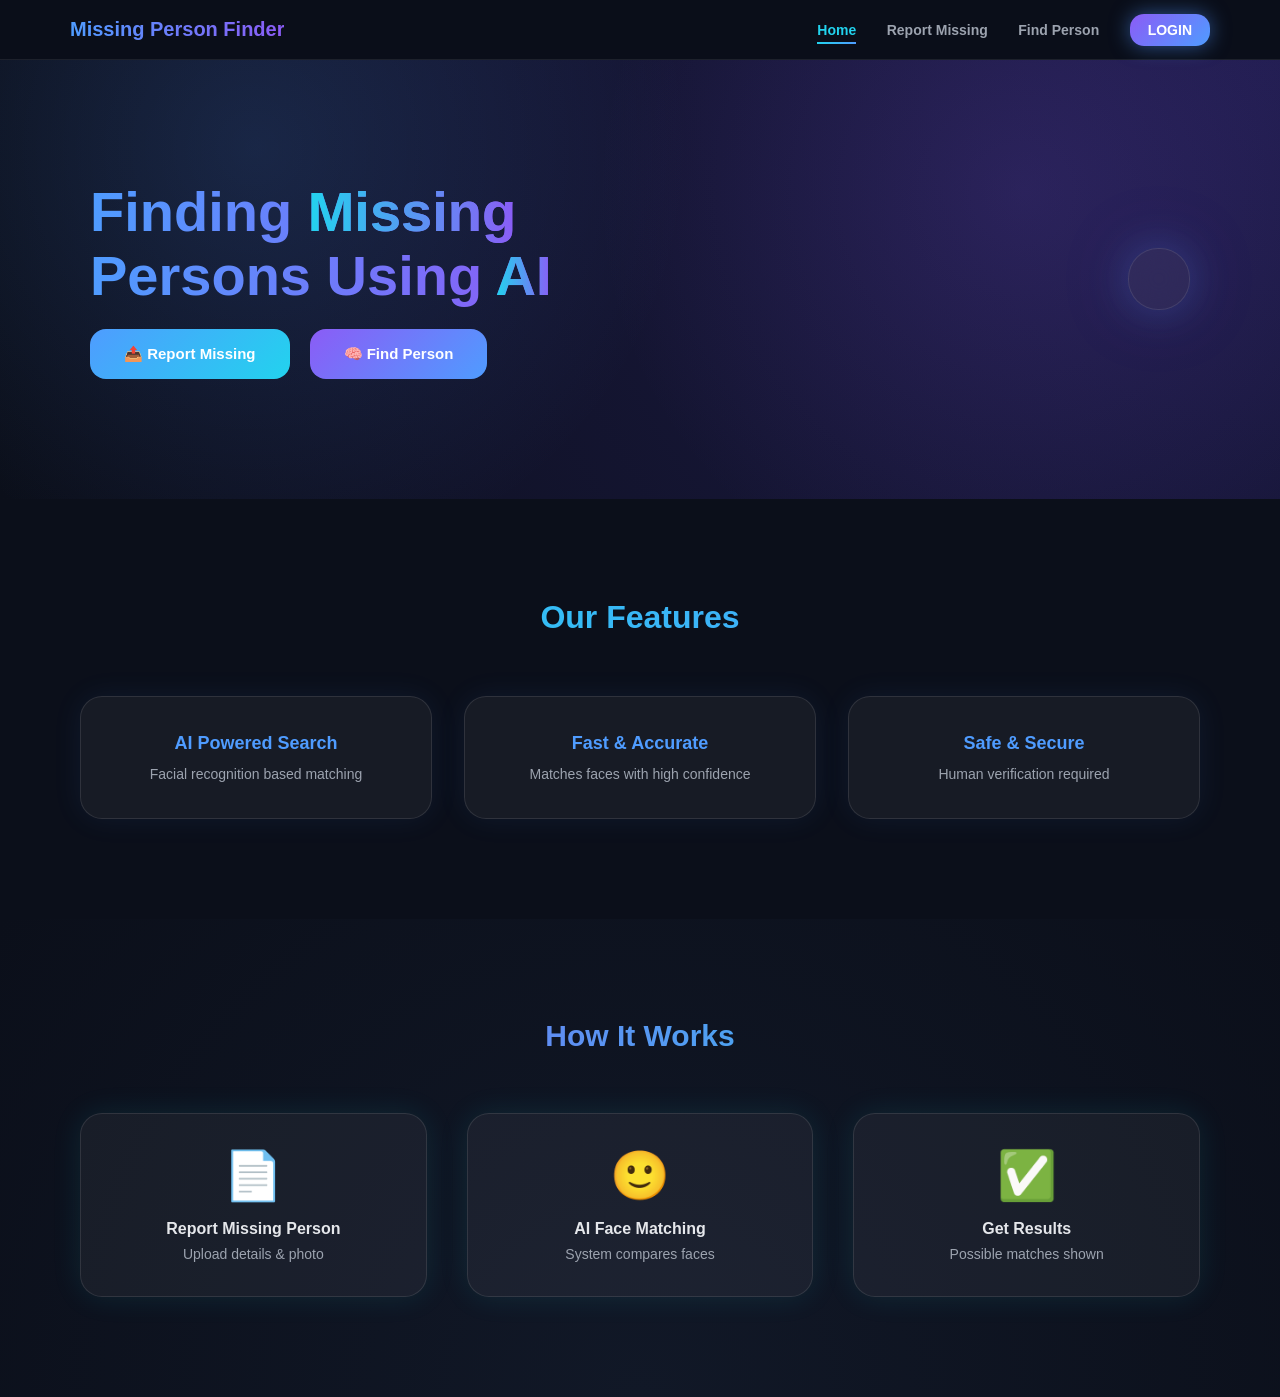
==== frontend/index.html @ 9cb19a3b "My local changes before pulling latest updates" ====
<!DOCTYPE html>
<html lang="en">
<head>
  <meta charset="UTF-8" />
  <meta name="viewport" content="width=device-width, initial-scale=1.0" />
  <title>Missing Person Finder</title>

  <link rel="stylesheet" href="css/base.css">
  <link rel="stylesheet" href="css/home.css">
</head>
<body>

<!-- ================= NAVBAR ================= -->
<header class="navbar">
  <div class="logo">Missing Person Finder</div>
  <nav>
    <a href="index.html" class="active">Home</a>
    <a href="add-missing.html">Report Missing</a>
    <a href="find-match.html">Find Person</a>
    <a href="#" class="login-btn">LOGIN</a>
  </nav>
</header>

<!-- ================= HERO ================= -->
<section class="hero">
  <div class="hero-left">
    <h1>
  Finding <span class="accent">Missing</span><br>
  Persons Using <span class="accent">AI</span>
</h1>


    <div class="hero-actions">
      <a href="add-missing.html" class="btn report">
  📤 Report Missing
</a>

<a href="find-match.html" class="btn find">
  🧠 Find Person
</a>

    </div>
  </div>

 
  <div class="hero-right">
  <imag src="images/hero.jpeg"alt="AI Illustration"></imag>
  </div>
</section>



<!-- ================= FEATURES ================= -->
<section class="features">
  <h2>Our Features</h2>

  <div class="feature-grid">
    <div class="feature-card">
      <h3>AI Powered Search</h3>
      <p>Facial recognition based matching</p>
    </div>

    <div class="feature-card">
      <h3>Fast & Accurate</h3>
      <p>Matches faces with high confidence</p>
    </div>

    <div class="feature-card">
      <h3>Safe & Secure</h3>
      <p>Human verification required</p>
    </div>
  </div>
</section>

<!-- ================= HOW IT WORKS ================= -->
<section class="how-it-works">
  <h2>How It Works</h2>

  <div class="steps">
    <div class="step">
      <span>📄</span>
      <h4>Report Missing Person</h4>
      <p>Upload details & photo</p>
    </div>

    <div class="step">
      <span>🙂</span>
      <h4>AI Face Matching</h4>
      <p>System compares faces</p>
    </div>

    <div class="step">
      <span>✅</span>
      <h4>Get Results</h4>
      <p>Possible matches shown</p>
    </div>
  </div>
</section>

</body>
</html>
---- frontend/css/base.css ----
/* ================= RESET ================= */
* {
  margin: 0;
  padding: 0;
  box-sizing: border-box;
  font-family: "Inter", Arial, sans-serif;
}

/* ================= BODY ================= */
body {
  background: #0b0f1a;
  color: #e5e7eb;
  overflow-x: hidden;
}

/* ================= NAVBAR ================= */
.navbar {
  background: rgba(11, 15, 26, 0.85);
  backdrop-filter: blur(14px);
  padding: 18px 70px;
  display: flex;
  justify-content: space-between;
  align-items: center;
  position: sticky;
  top: 0;
  z-index: 100;
  border-bottom: 1px solid rgba(255,255,255,0.08);
}

/* ================= LOGO ================= */
.logo {
  font-size: 20px;
  font-weight: 800;
  background: linear-gradient(90deg, #4f9cff, #8b5cf6);
  -webkit-background-clip: text;
  -webkit-text-fill-color: transparent;
}

/* ================= NAV LINKS ================= */
.navbar nav a {
  margin-left: 26px;
  text-decoration: none;
  font-size: 14px;
  font-weight: 600;
  color: #9ca3af;
  position: relative;
  transition: color 0.3s ease;
}

/* Hover underline neon effect */
.navbar nav a::after {
  content: "";
  position: absolute;
  left: 0;
  bottom: -6px;
  width: 0%;
  height: 2px;
  background: linear-gradient(90deg, #22d3ee, #4f9cff);
  transition: width 0.3s ease;
}

.navbar nav a:hover {
  color: #e5e7eb;
}

.navbar nav a:hover::after {
  width: 100%;
}

/* Active link */
.navbar nav a.active {
  color: #22d3ee;
}

.navbar nav a.active::after {
  width: 100%;
}

/* ================= LOGIN BUTTON ================= */
.login-btn {
  padding: 8px 18px;
  border-radius: 14px;
  background: linear-gradient(135deg, #8b5cf6, #4f9cff);
  color: #ffffff !important;
  font-weight: 700;
  box-shadow: 0 0 20px rgba(79,156,255,0.5);
}

.login-btn:hover {
  box-shadow: 0 0 35px rgba(139,92,246,0.8);
}

/* ================= SCROLLBAR (OPTIONAL COOL TOUCH) ================= */
::-webkit-scrollbar {
  width: 8px;
}

::-webkit-scrollbar-track {
  background: #0b0f1a;
}

::-webkit-scrollbar-thumb {
  background: linear-gradient(#4f9cff, #8b5cf6);
  border-radius: 6px;
}
---- frontend/css/home.css ----
/* ================= ROOT COLORS ================= */
:root {
  --bg-dark: #0b0f1a;
  --bg-card: rgba(255, 255, 255, 0.05);
  --neon-blue: #4f9cff;
  --neon-purple: #8b5cf6;
  --neon-cyan: #22d3ee;
  --text-main: #e5e7eb;
  --text-muted: #9ca3af;
}

/* ================= HERO ================= */
.hero {
  display: flex;
  justify-content: space-between;
  align-items: center;
  padding: 120px 90px;
  background: radial-gradient(circle at top right, #1e1b4b, var(--bg-dark));
  position: relative;
  overflow: hidden;
}

.hero::before {
  content: "";
  position: absolute;
  inset: 0;
  background:
    radial-gradient(circle at 20% 20%, rgba(79,156,255,0.15), transparent 40%),
    radial-gradient(circle at 80% 30%, rgba(139,92,246,0.15), transparent 40%);
}

.hero-left {
  max-width: 48%;
  z-index: 2;
}

.hero-left h1 {
  font-size: 56px;
  font-weight: 800;
  line-height: 1.15;
  margin-bottom: 20px;
  background: linear-gradient(90deg, var(--neon-blue), var(--neon-purple));
  -webkit-background-clip: text;
  -webkit-text-fill-color: transparent;
}

.hero-left p {
  font-size: 19px;
  color: var(--text-muted);
  margin-bottom: 36px;
}

/* ================= BUTTONS ================= */
.hero-actions {
  display: flex;
  gap: 20px;
}

.btn {
  padding: 16px 34px;
  border-radius: 16px;
  font-weight: 700;
  font-size: 15px;
  text-decoration: none;
  color: #ffffff;
  transition: all 0.3s ease;
  position: relative;
}

.btn::after {
  content: "";
  position: absolute;
  inset: 0;
  border-radius: inherit;
  box-shadow: 0 0 20px transparent;
  transition: 0.3s;
}

.btn.report {
  background: linear-gradient(135deg, var(--neon-blue), var(--neon-cyan));
}

.btn.find {
  background: linear-gradient(135deg, var(--neon-purple), var(--neon-blue));
}

.btn:hover {
  transform: translateY(-5px) scale(1.03);
}

.btn:hover::after {
  box-shadow: 0 0 25px currentColor;
}

/* ================= HERO IMAGE CARD ================= */
.hero-right {
  z-index: 2;
  background: var(--bg-card);
  backdrop-filter: blur(18px);
  padding: 30px;
  border-radius: 30px;
  border: 1px solid rgba(255,255,255,0.1);
  box-shadow:
    0 0 40px rgba(79,156,255,0.25),
    0 0 80px rgba(139,92,246,0.15);
  animation: float 4s ease-in-out infinite;
}

.hero-right img {
  width: 420px;
  max-width: 100%;
  display: block;
}

/* Floating effect */
@keyframes float {
  0%, 100% { transform: translateY(0); }
  50% { transform: translateY(-14px); }
}

/* ================= FEATURES ================= */
.features {
  padding: 100px 80px;
  text-align: center;
  background: var(--bg-dark);
}

.features h2 {
  font-size: 32px;
  margin-bottom: 60px;
  background: linear-gradient(90deg, var(--neon-cyan), var(--neon-blue));
  -webkit-background-clip: text;
  -webkit-text-fill-color: transparent;
}

.feature-grid {
  display: grid;
  grid-template-columns: repeat(3, 1fr);
  gap: 32px;
}

.feature-card {
  background: var(--bg-card);
  padding: 36px;
  border-radius: 22px;
  border: 1px solid rgba(255,255,255,0.1);
  box-shadow: 0 0 30px rgba(79,156,255,0.08);
  transition: all 0.35s ease;
}

.feature-card:hover {
  transform: translateY(-12px);
  box-shadow:
    0 0 40px rgba(79,156,255,0.35),
    0 0 80px rgba(139,92,246,0.2);
}

.feature-card h3 {
  margin-bottom: 12px;
  font-size: 18px;
  color: var(--neon-blue);
}

.feature-card p {
  font-size: 14px;
  color: var(--text-muted);
}

/* ================= HOW IT WORKS ================= */
.how-it-works {
  padding: 100px 80px;
  text-align: center;
  background: radial-gradient(circle at bottom, #111827, var(--bg-dark));
}

.how-it-works h2 {
  font-size: 30px;
  margin-bottom: 60px;
  background: linear-gradient(90deg, var(--neon-purple), var(--neon-cyan));
  -webkit-background-clip: text;
  -webkit-text-fill-color: transparent;
}

.steps {
  display: grid;
  grid-template-columns: repeat(3, 1fr);
  gap: 40px;
}

.step {
  background: var(--bg-card);
  padding: 34px;
  border-radius: 22px;
  border: 1px solid rgba(255,255,255,0.1);
  box-shadow: 0 0 30px rgba(34,211,238,0.1);
}

.step span {
  font-size: 48px;
  display: block;
  margin-bottom: 16px;
  color: var(--neon-cyan);
}

.step h4 {
  font-size: 16px;
  margin-bottom: 8px;
  color: var(--text-main);
}

.step p {
  font-size: 14px;
  color: var(--text-muted);
}
.accent {
  background: linear-gradient(90deg, #22d3ee, #8b5cf6);
  -webkit-background-clip: text;
  -webkit-text-fill-color: transparent;
}
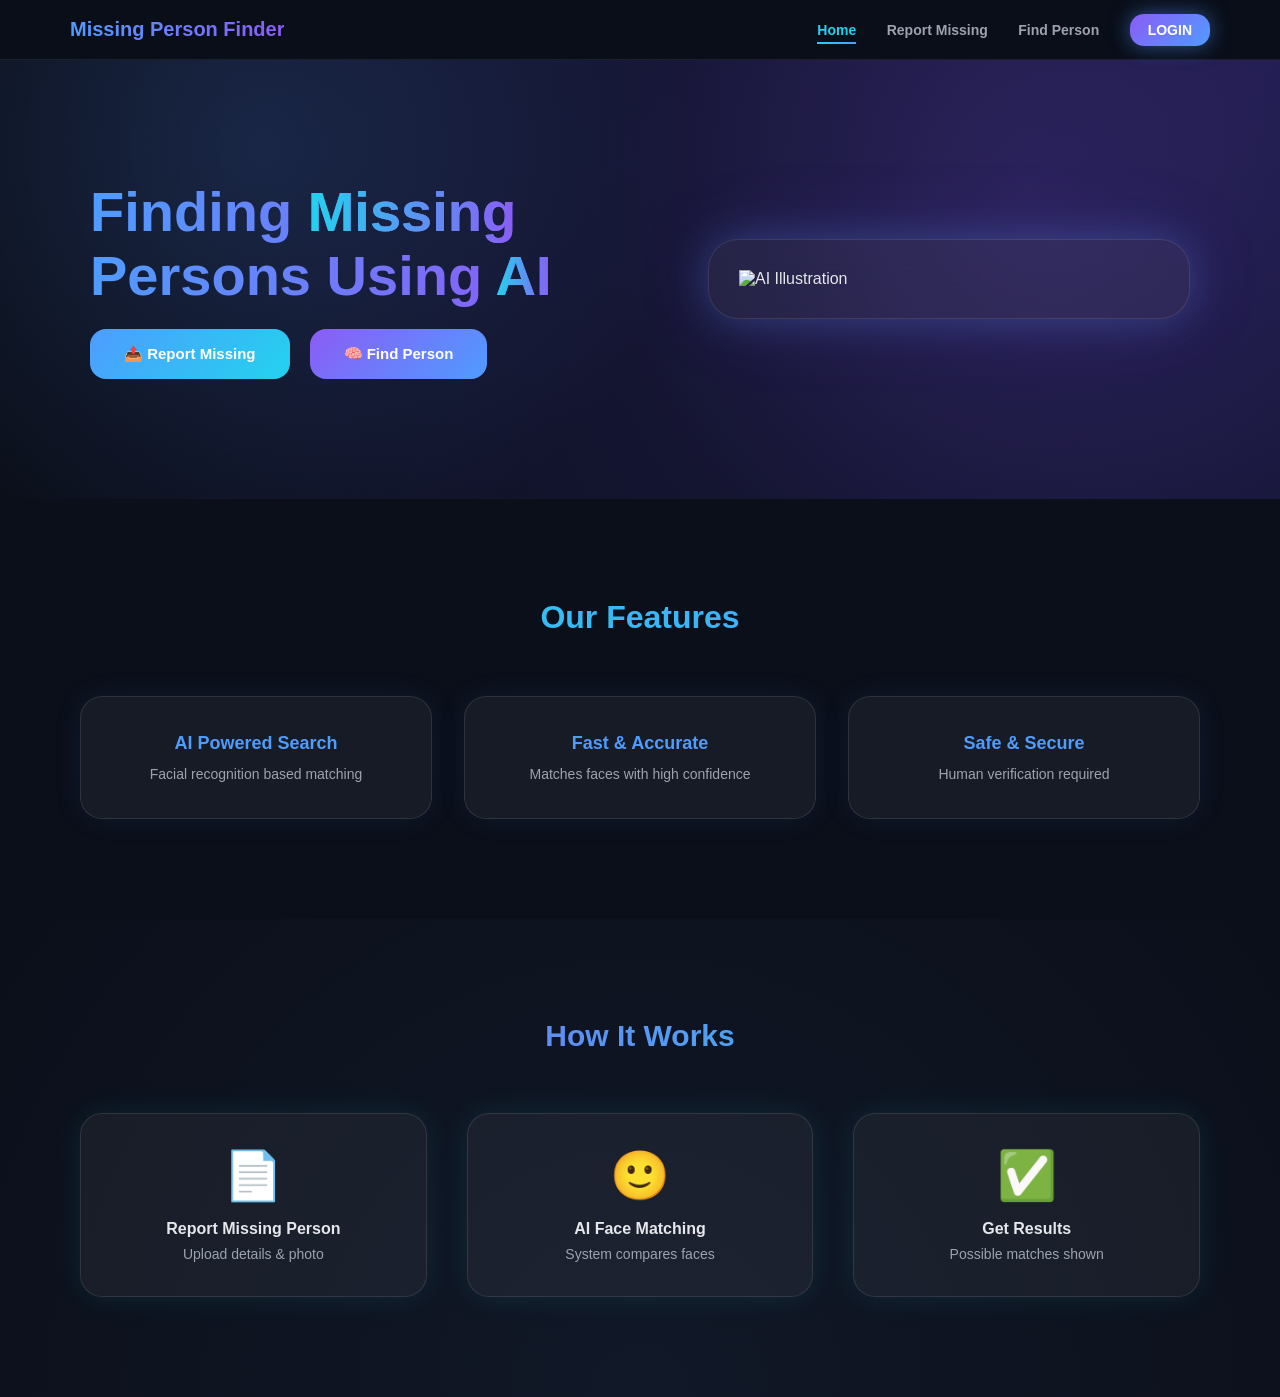
==== commit 93b8a5a5: "Resolve merge conflict in frontend/index.html" ====
--- a/frontend/index.html
+++ b/frontend/index.html
@@ -42,14 +42,15 @@
     </div>
   </div>
 
- 
   <div class="hero-right">
-  <imag src="images/hero.jpeg"alt="AI Illustration"></imag>
+    <img src="../images/hero-ai.jpg" alt="AI Illustration">
   </div>
-</section>
 
 
 
+
+
+</section>
 <!-- ================= FEATURES ================= -->
 <section class="features">
   <h2>Our Features</h2>
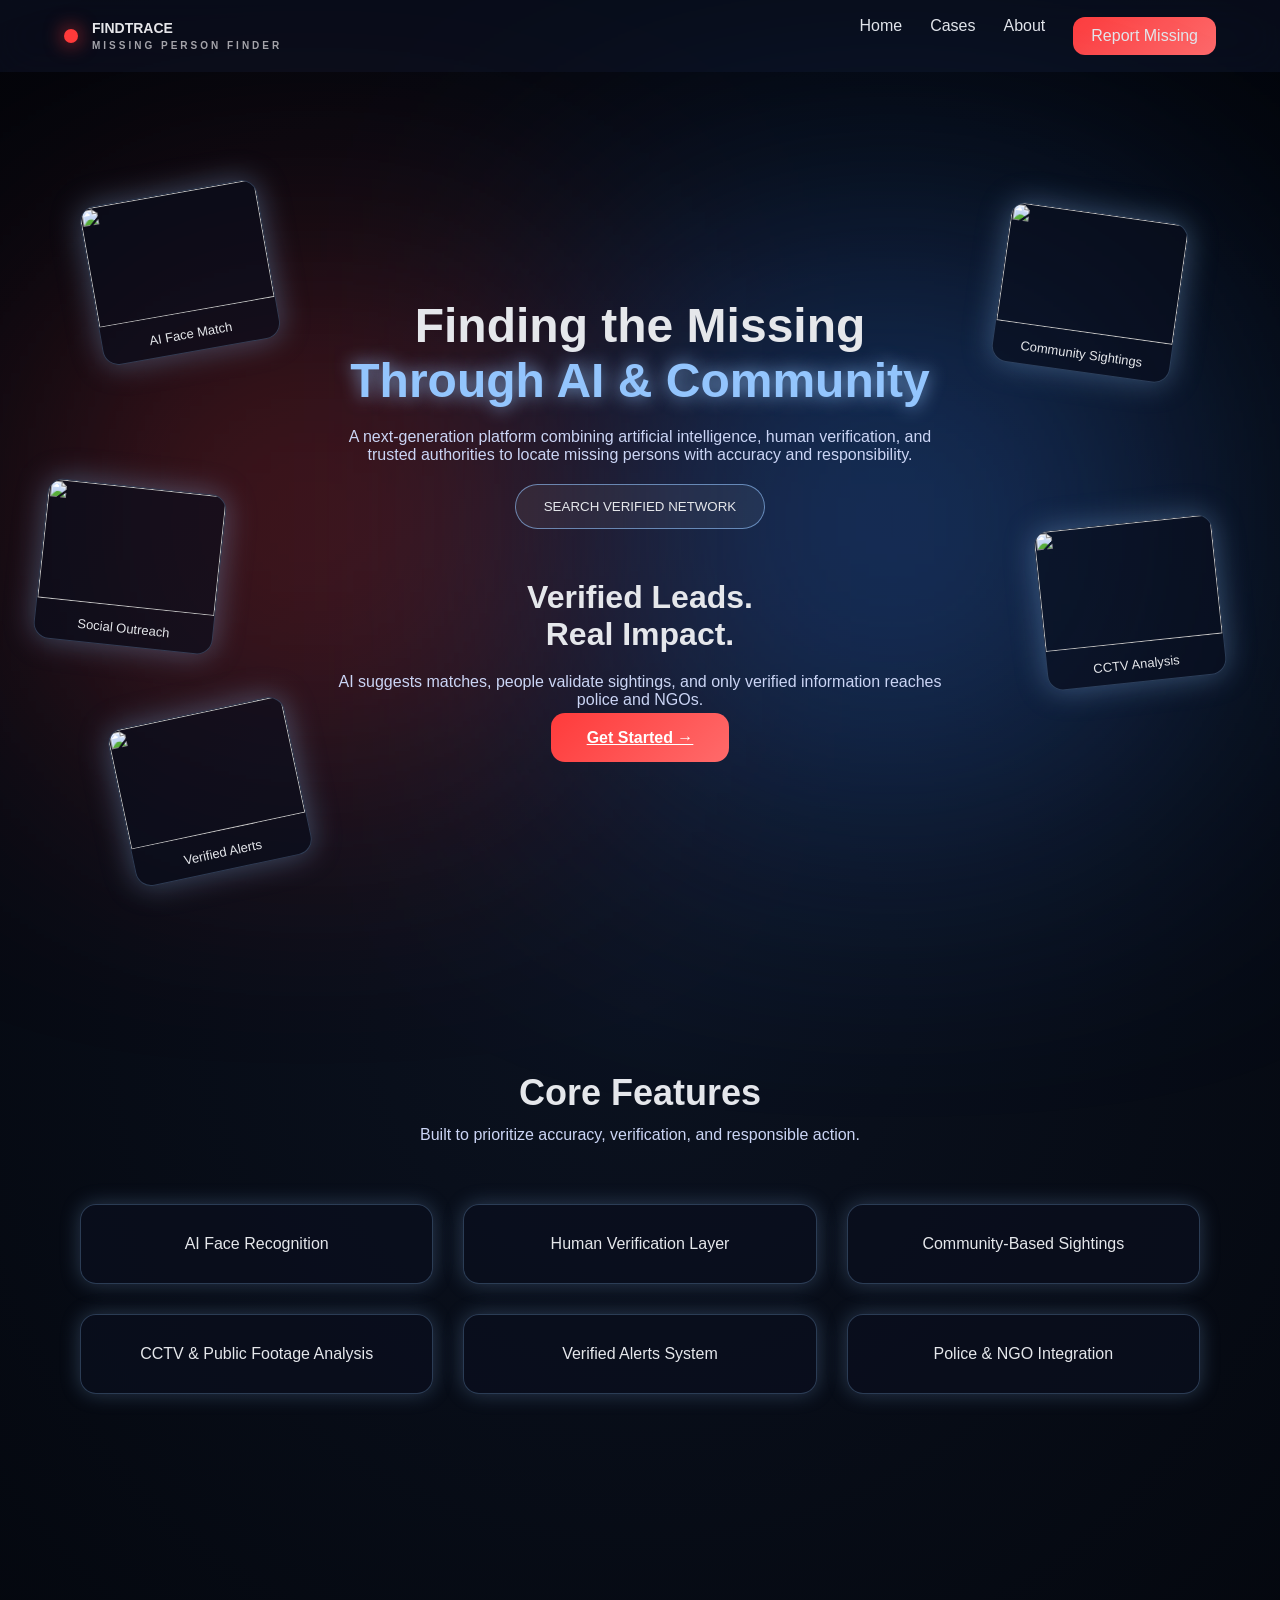
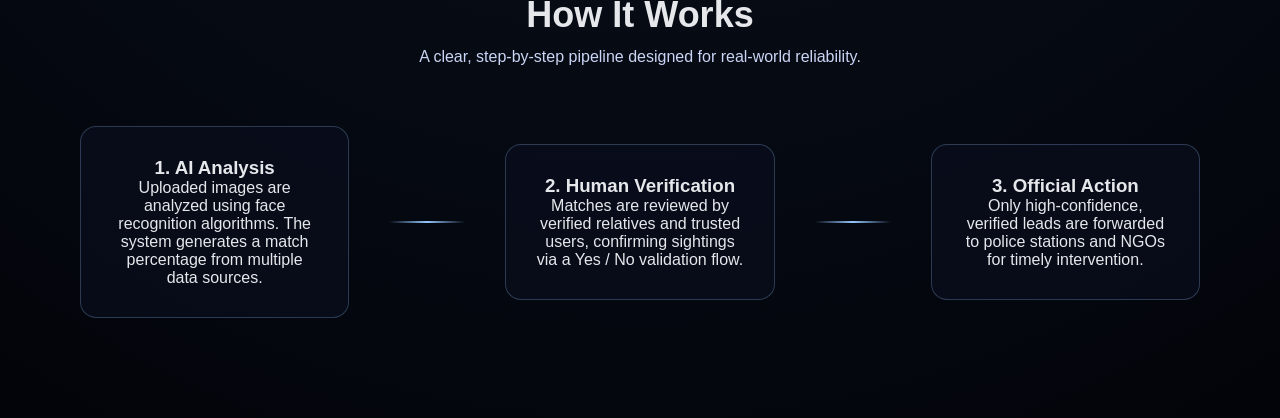
==== commit fb12303e: "Add Match People flow and Get Started page with AI match structure" ====
--- a/frontend/index.html
+++ b/frontend/index.html
@@ -2,101 +2,144 @@
 <html lang="en">
 <head>
   <meta charset="UTF-8" />
-  <meta name="viewport" content="width=device-width, initial-scale=1.0" />
-  <title>Missing Person Finder</title>
-
-  <link rel="stylesheet" href="css/base.css">
-  <link rel="stylesheet" href="css/home.css">
+  <meta name="viewport" content="width=device-width, initial-scale=1.0"/>
+  <title>FindTrace | Missing Person Finder</title>
+  <link rel="stylesheet" href="css/landing.css"/>
 </head>
 <body>
 
-<!-- ================= NAVBAR ================= -->
-<header class="navbar">
-  <div class="logo">Missing Person Finder</div>
-  <nav>
-    <a href="index.html" class="active">Home</a>
-    <a href="add-missing.html">Report Missing</a>
-    <a href="find-match.html">Find Person</a>
-    <a href="#" class="login-btn">LOGIN</a>
+  <!-- ================= NAVBAR ================= -->
+  <nav class="navbar">
+    <div class="logo">
+      <span class="logo-dot"></span>
+      <span>FINDTRACE<br><small>MISSING PERSON FINDER</small></span>
+    </div>
+
+    <ul class="nav-links">
+      <li><a href="index.html">Home</a></li>
+      <li><a href="cases.html">Cases</a></li>
+      <li><a href="about.html">About</a></li>
+      <li class="nav-btn"><a href="report.html">Report Missing</a></li>
+
+    </ul>
   </nav>
-</header>
 
-<!-- ================= HERO ================= -->
-<section class="hero">
-  <div class="hero-left">
-    <h1>
-  Finding <span class="accent">Missing</span><br>
-  Persons Using <span class="accent">AI</span>
-</h1>
+  <!-- ================= HERO ================= -->
+  <section class="hero">
 
+    <div class="bg-glow glow-red"></div>
+    <div class="bg-glow glow-blue"></div>
 
-    <div class="hero-actions">
-      <a href="add-missing.html" class="btn report">
-  📤 Report Missing
+    <div class="hero-content">
+      <h1>
+        Finding the Missing<br/>
+        <span>Through AI & Community</span>
+      </h1>
+
+      <p class="subtitle">
+        A next-generation platform combining artificial intelligence,
+        human verification, and trusted authorities to locate missing
+        persons with accuracy and responsibility.
+      </p>
+
+      <button class="outline-btn">SEARCH VERIFIED NETWORK</button>
+
+      <h2>Verified Leads.<br/>Real Impact.</h2>
+
+      <p class="subtitle">
+        AI suggests matches, people validate sightings,
+        and only verified information reaches police and NGOs.
+      </p>
+
+      <a href="get-started.html" class="primary-btn">
+  Get Started →
 </a>
 
-<a href="find-match.html" class="btn find">
-  🧠 Find Person
-</a>
+      
 
     </div>
-  </div>
 
-  <div class="hero-right">
-    <img src="../images/hero-ai.jpg" alt="AI Illustration">
-  </div>
-
-
-
-
-
-</section>
-<!-- ================= FEATURES ================= -->
-<section class="features">
-  <h2>Our Features</h2>
-
-  <div class="feature-grid">
-    <div class="feature-card">
-      <h3>AI Powered Search</h3>
-      <p>Facial recognition based matching</p>
+    <!-- FLOATING IMAGE CARDS -->
+    <div class="floating-elements">
+      <div class="float-card card-left-top">
+        <img src="assets/images/ai.jpg"><span>AI Face Match</span>
+      </div>
+      <div class="float-card card-right-top">
+        <img src="assets/images/community.jpg"><span>Community Sightings</span>
+      </div>
+      <div class="float-card card-left-middle">
+        <img src="assets/images/social.jpg"><span>Social Outreach</span>
+      </div>
+      <div class="float-card card-right-middle">
+        <img src="assets/images/cctv.jpg"><span>CCTV Analysis</span>
+      </div>
+      <div class="float-card card-left-bottom">
+        <img src="assets/images/alerts.jpg"><span>Verified Alerts</span>
+      </div>
     </div>
 
-    <div class="feature-card">
-      <h3>Fast & Accurate</h3>
-      <p>Matches faces with high confidence</p>
+  </section>
+
+  <!-- ================= FEATURES ================= -->
+  <section class="features">
+
+    <h2 class="section-title">Core Features</h2>
+    <p class="section-subtitle">
+      Built to prioritize accuracy, verification, and responsible action.
+    </p>
+
+    <div class="feature-grid">
+      <div class="feature-card">AI Face Recognition</div>
+      <div class="feature-card">Human Verification Layer</div>
+      <div class="feature-card">Community-Based Sightings</div>
+      <div class="feature-card">CCTV & Public Footage Analysis</div>
+      <div class="feature-card">Verified Alerts System</div>
+      <div class="feature-card">Police & NGO Integration</div>
     </div>
 
-    <div class="feature-card">
-      <h3>Safe & Secure</h3>
-      <p>Human verification required</p>
-    </div>
-  </div>
-</section>
+  </section>
 
-<!-- ================= HOW IT WORKS ================= -->
-<section class="how-it-works">
-  <h2>How It Works</h2>
+  <!-- ================= HOW IT WORKS ================= -->
+  <section class="how-it-works">
 
-  <div class="steps">
-    <div class="step">
-      <span>📄</span>
-      <h4>Report Missing Person</h4>
-      <p>Upload details & photo</p>
+    <h2 class="section-title">How It Works</h2>
+    <p class="section-subtitle">
+      A clear, step-by-step pipeline designed for real-world reliability.
+    </p>
+
+    <div class="steps">
+
+      <div class="step-card">
+        <h3>1. AI Analysis</h3>
+        <p>
+          Uploaded images are analyzed using face recognition algorithms.
+          The system generates a match percentage from multiple data sources.
+        </p>
+      </div>
+
+      <div class="step-line"></div>
+
+      <div class="step-card">
+        <h3>2. Human Verification</h3>
+        <p>
+          Matches are reviewed by verified relatives and trusted users,
+          confirming sightings via a Yes / No validation flow.
+        </p>
+      </div>
+
+      <div class="step-line"></div>
+
+      <div class="step-card">
+        <h3>3. Official Action</h3>
+        <p>
+          Only high-confidence, verified leads are forwarded to police
+          stations and NGOs for timely intervention.
+        </p>
+      </div>
+
     </div>
 
-    <div class="step">
-      <span>🙂</span>
-      <h4>AI Face Matching</h4>
-      <p>System compares faces</p>
-    </div>
-
-    <div class="step">
-      <span>✅</span>
-      <h4>Get Results</h4>
-      <p>Possible matches shown</p>
-    </div>
-  </div>
-</section>
+  </section>
 
 </body>
 </html>
--- a/frontend/css/landing.css
+++ b/frontend/css/landing.css
@@ -0,0 +1,226 @@
+/* RESET */
+* {
+  margin: 0;
+  padding: 0;
+  box-sizing: border-box;
+  font-family: "Inter", "Segoe UI", sans-serif;
+}
+
+body {
+  background: radial-gradient(circle at center, #0b1220, #020409);
+  color: #e5e7eb;
+}
+
+/* NAVBAR */
+.navbar {
+  height: 72px;
+  padding: 0 64px;
+  display: flex;
+  justify-content: space-between;
+  align-items: center;
+  background: rgba(10,15,30,0.8);
+  backdrop-filter: blur(18px);
+}
+
+.logo {
+  display: flex;
+  align-items: center;
+  gap: 14px;
+  font-weight: 700;
+  font-size: 14px;
+}
+
+.logo-dot {
+  width: 14px;
+  height: 14px;
+  border-radius: 50%;
+  background: #ff3b3b;
+  box-shadow: 0 0 20px #ff3b3b;
+}
+
+.logo small {
+  font-size: 10px;
+  letter-spacing: 3px;
+  opacity: 0.7;
+}
+
+.nav-links {
+  list-style: none;
+  display: flex;
+  gap: 28px;
+}
+
+.nav-links a {
+  text-decoration: none;
+  color: #e5e7eb;
+}
+
+.nav-btn {
+  background: linear-gradient(135deg, #ff3b3b, #ff6a6a);
+  padding: 10px 18px;
+  border-radius: 12px;
+}
+
+/* HERO */
+.hero {
+  height: 100vh;
+  position: relative;
+  display: flex;
+  align-items: center;
+  justify-content: center;
+}
+
+.bg-glow {
+  position: absolute;
+  filter: blur(140px);
+  opacity: 0.35;
+}
+
+.glow-red {
+  width: 420px;
+  height: 420px;
+  background: #ff3b3b;
+  left: 8%;
+}
+
+.glow-blue {
+  width: 520px;
+  height: 520px;
+  background: #3b82f6;
+  right: 10%;
+}
+
+.hero-content {
+  text-align: center;
+  max-width: 760px;
+  z-index: 2;
+}
+
+.hero h1 {
+  font-size: 48px;
+  font-weight: 800;
+}
+
+.hero h1 span {
+  color: #93c5fd;
+  text-shadow: 0 0 18px rgba(147,197,253,0.8);
+}
+
+.hero h2 {
+  margin-top: 50px;
+  font-size: 32px;
+}
+
+.subtitle {
+  margin: 20px auto;
+  max-width: 620px;
+  color: #cbd5f5;
+}
+
+/* BUTTONS */
+.outline-btn {
+  background: rgba(255,255,255,0.06);
+  border: 1px solid rgba(147,197,253,0.6);
+  padding: 14px 28px;
+  border-radius: 999px;
+  color: #e5e7eb;
+}
+
+.primary-btn {
+  margin-top: 10px;
+  background: linear-gradient(135deg, #ff3b3b, #ff6a6a);
+  padding: 16px 36px;
+  border-radius: 14px;
+  border: none;
+  color: white;
+  font-weight: 700;
+}
+
+/* FLOATING IMAGES */
+.floating-elements {
+  position: absolute;
+  inset: 0;
+  pointer-events: none;
+}
+
+.float-card {
+  position: absolute;
+  width: 180px;
+  background: rgba(10,15,30,0.65);
+  border-radius: 16px;
+  overflow: hidden;
+  border: 1px solid rgba(147,197,253,0.25);
+  box-shadow: 0 0 30px rgba(147,197,253,0.35);
+}
+
+.float-card img {
+  width: 100%;
+  height: 120px;
+  object-fit: cover;
+}
+
+.float-card span {
+  display: block;
+  padding: 10px;
+  text-align: center;
+  font-size: 13px;
+}
+
+.card-left-top { top: 120px; left: 90px; transform: rotate(-10deg); }
+.card-right-top { top: 140px; right: 100px; transform: rotate(8deg); }
+.card-left-middle { top: 46%; left: 40px; transform: rotate(6deg); }
+.card-right-middle { top: 50%; right: 60px; transform: rotate(-6deg); }
+.card-left-bottom { bottom: 100px; left: 120px; transform: rotate(-12deg); }
+
+/* SECTIONS */
+.features, .how-it-works {
+  padding: 100px 80px;
+  text-align: center;
+}
+
+.section-title {
+  font-size: 36px;
+}
+
+.section-subtitle {
+  margin: 12px auto 60px;
+  max-width: 600px;
+  color: #cbd5f5;
+}
+
+/* FEATURES */
+.feature-grid {
+  display: grid;
+  grid-template-columns: repeat(3, 1fr);
+  gap: 30px;
+}
+
+.feature-card {
+  padding: 30px;
+  border-radius: 16px;
+  background: rgba(10,15,30,0.7);
+  border: 1px solid rgba(147,197,253,0.25);
+  box-shadow: 0 0 20px rgba(147,197,253,0.25);
+}
+
+/* HOW IT WORKS */
+.steps {
+  display: flex;
+  align-items: center;
+  justify-content: center;
+  gap: 40px;
+}
+
+.step-card {
+  width: 280px;
+  padding: 30px;
+  background: rgba(10,15,30,0.7);
+  border-radius: 16px;
+  border: 1px solid rgba(147,197,253,0.25);
+}
+
+.step-line {
+  width: 80px;
+  height: 2px;
+  background: linear-gradient(to right, transparent, #93c5fd, transparent);
+}
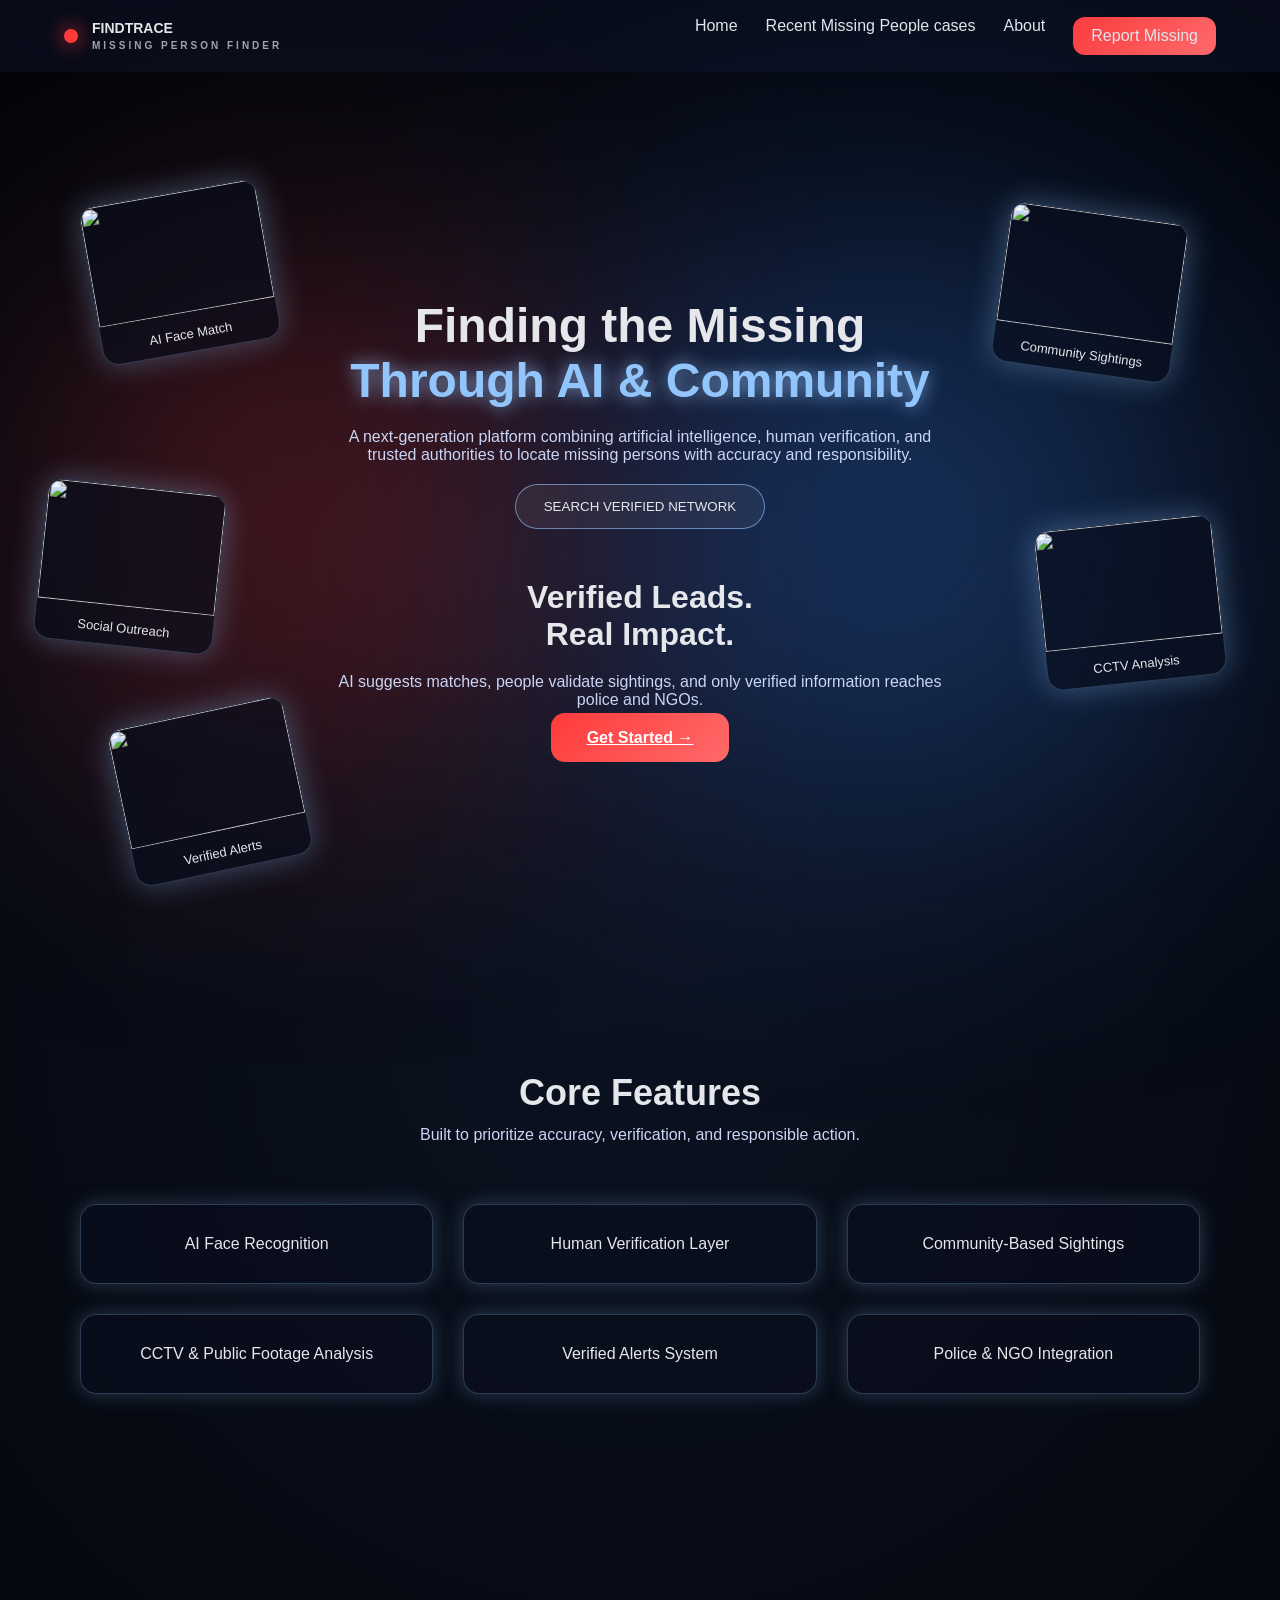
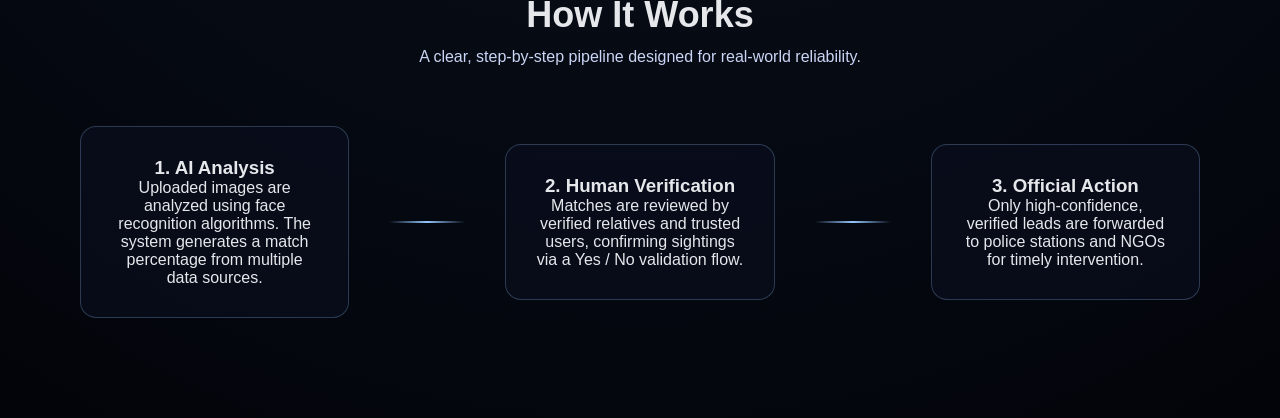
==== commit 56b62550: "Add Get Started flow, Match People page, and Recent Missing Persons page" ====
--- a/frontend/index.html
+++ b/frontend/index.html
@@ -17,7 +17,7 @@
 
     <ul class="nav-links">
       <li><a href="index.html">Home</a></li>
-      <li><a href="cases.html">Cases</a></li>
+      <li><a href="recent-missing.html">Recent Missing People cases</a></li>
       <li><a href="about.html">About</a></li>
       <li class="nav-btn"><a href="report.html">Report Missing</a></li>
 
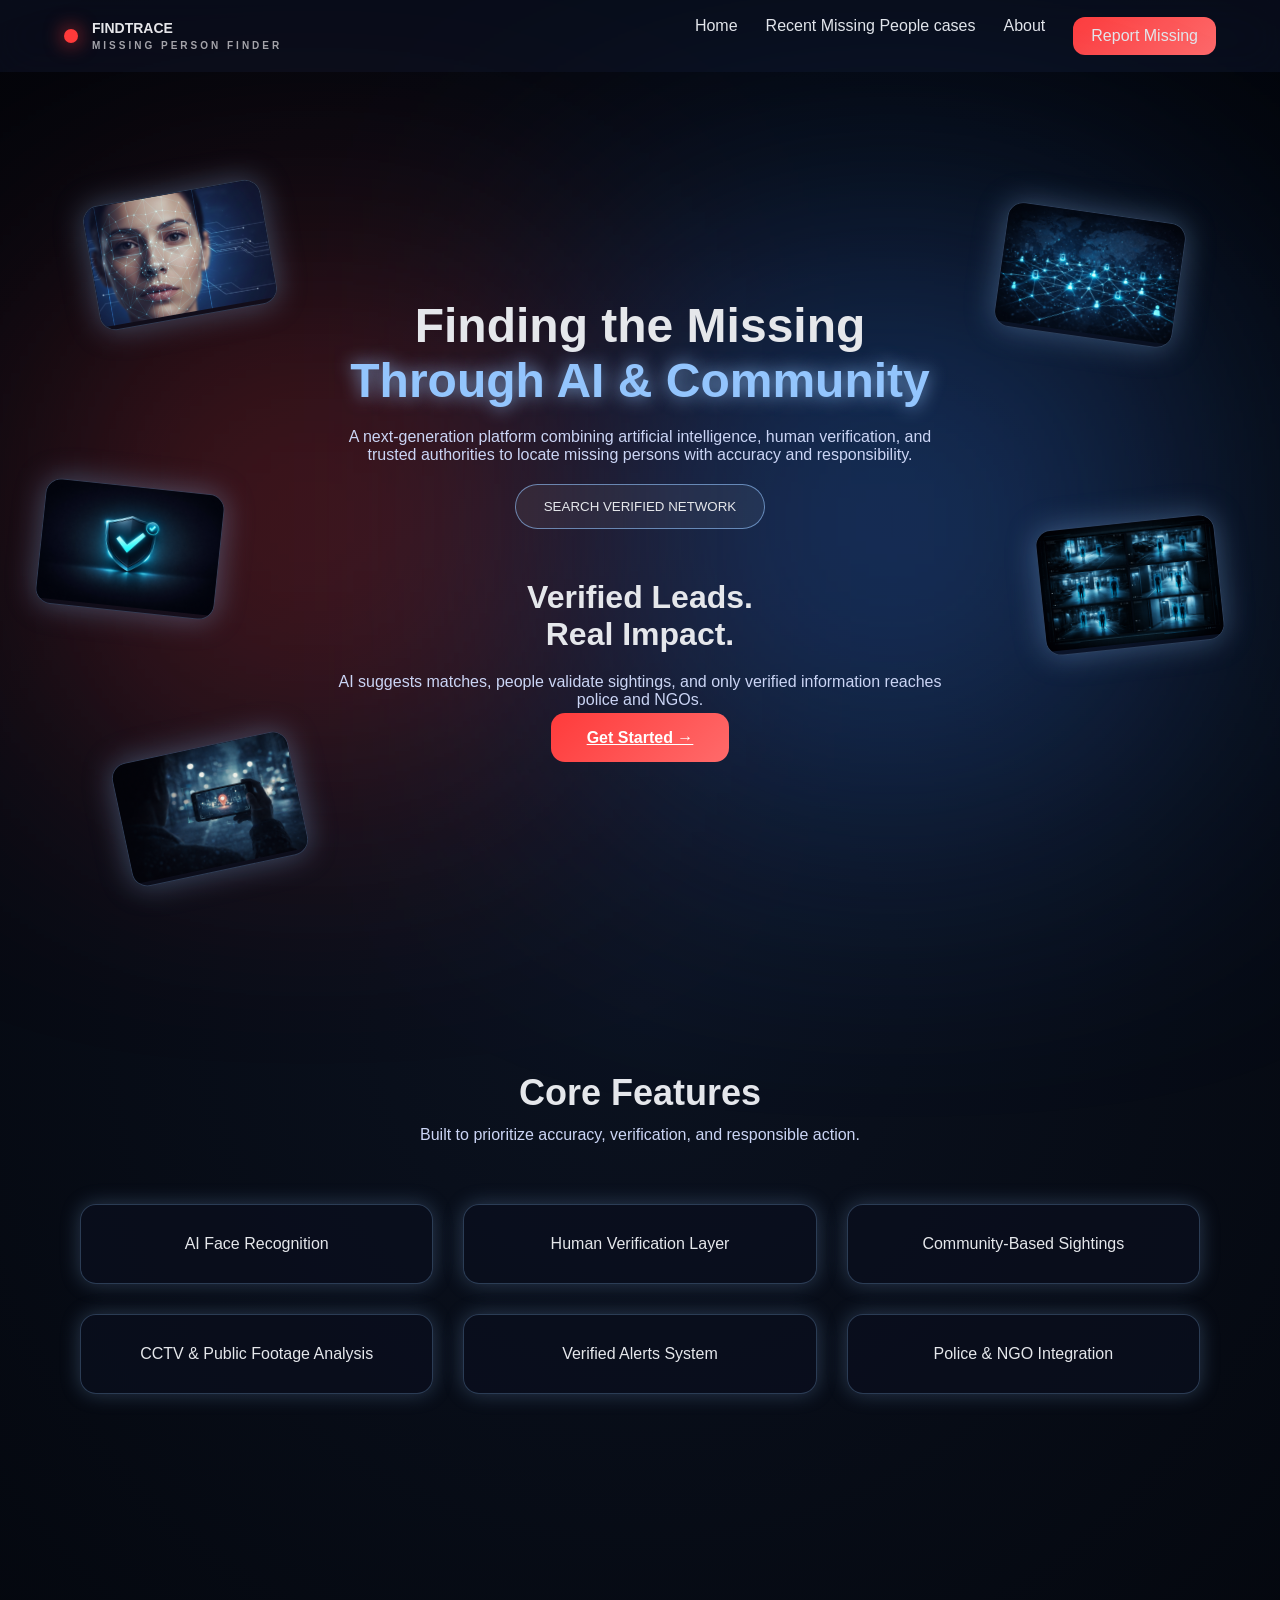
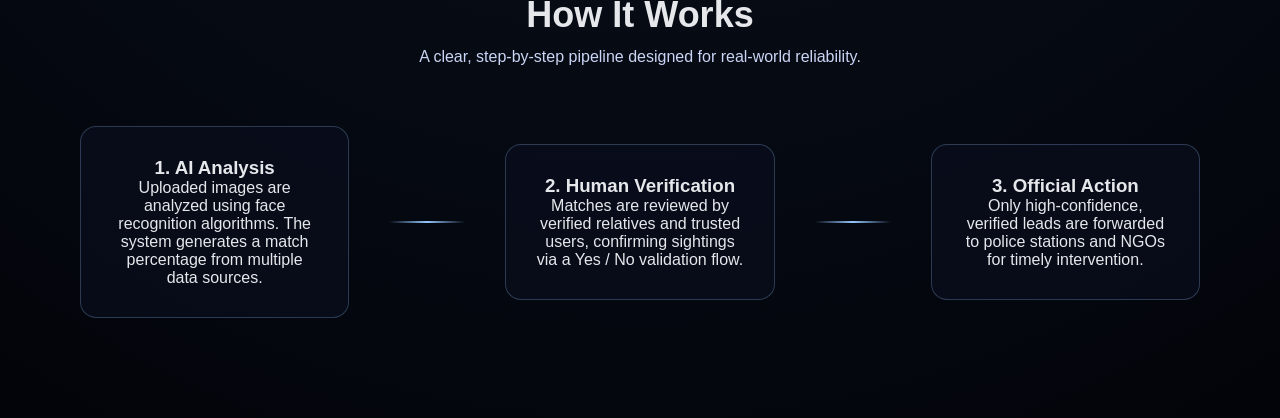
==== commit db39a991: "Add AI feature visuals for hero section cards" ====
--- a/frontend/index.html
+++ b/frontend/index.html
@@ -62,19 +62,19 @@
     <!-- FLOATING IMAGE CARDS -->
     <div class="floating-elements">
       <div class="float-card card-left-top">
-        <img src="assets/images/ai.jpg"><span>AI Face Match</span>
+        <img src="images/ai.jpg">
       </div>
       <div class="float-card card-right-top">
-        <img src="assets/images/community.jpg"><span>Community Sightings</span>
+        <img src="images/ai1.png">
       </div>
       <div class="float-card card-left-middle">
-        <img src="assets/images/social.jpg"><span>Social Outreach</span>
+        <img src="images/ai2.png">
       </div>
       <div class="float-card card-right-middle">
-        <img src="assets/images/cctv.jpg"><span>CCTV Analysis</span>
+        <img src="images/ai3.png">
       </div>
       <div class="float-card card-left-bottom">
-        <img src="assets/images/alerts.jpg"><span>Verified Alerts</span>
+        <img src="images/ai4.png">
       </div>
     </div>
 
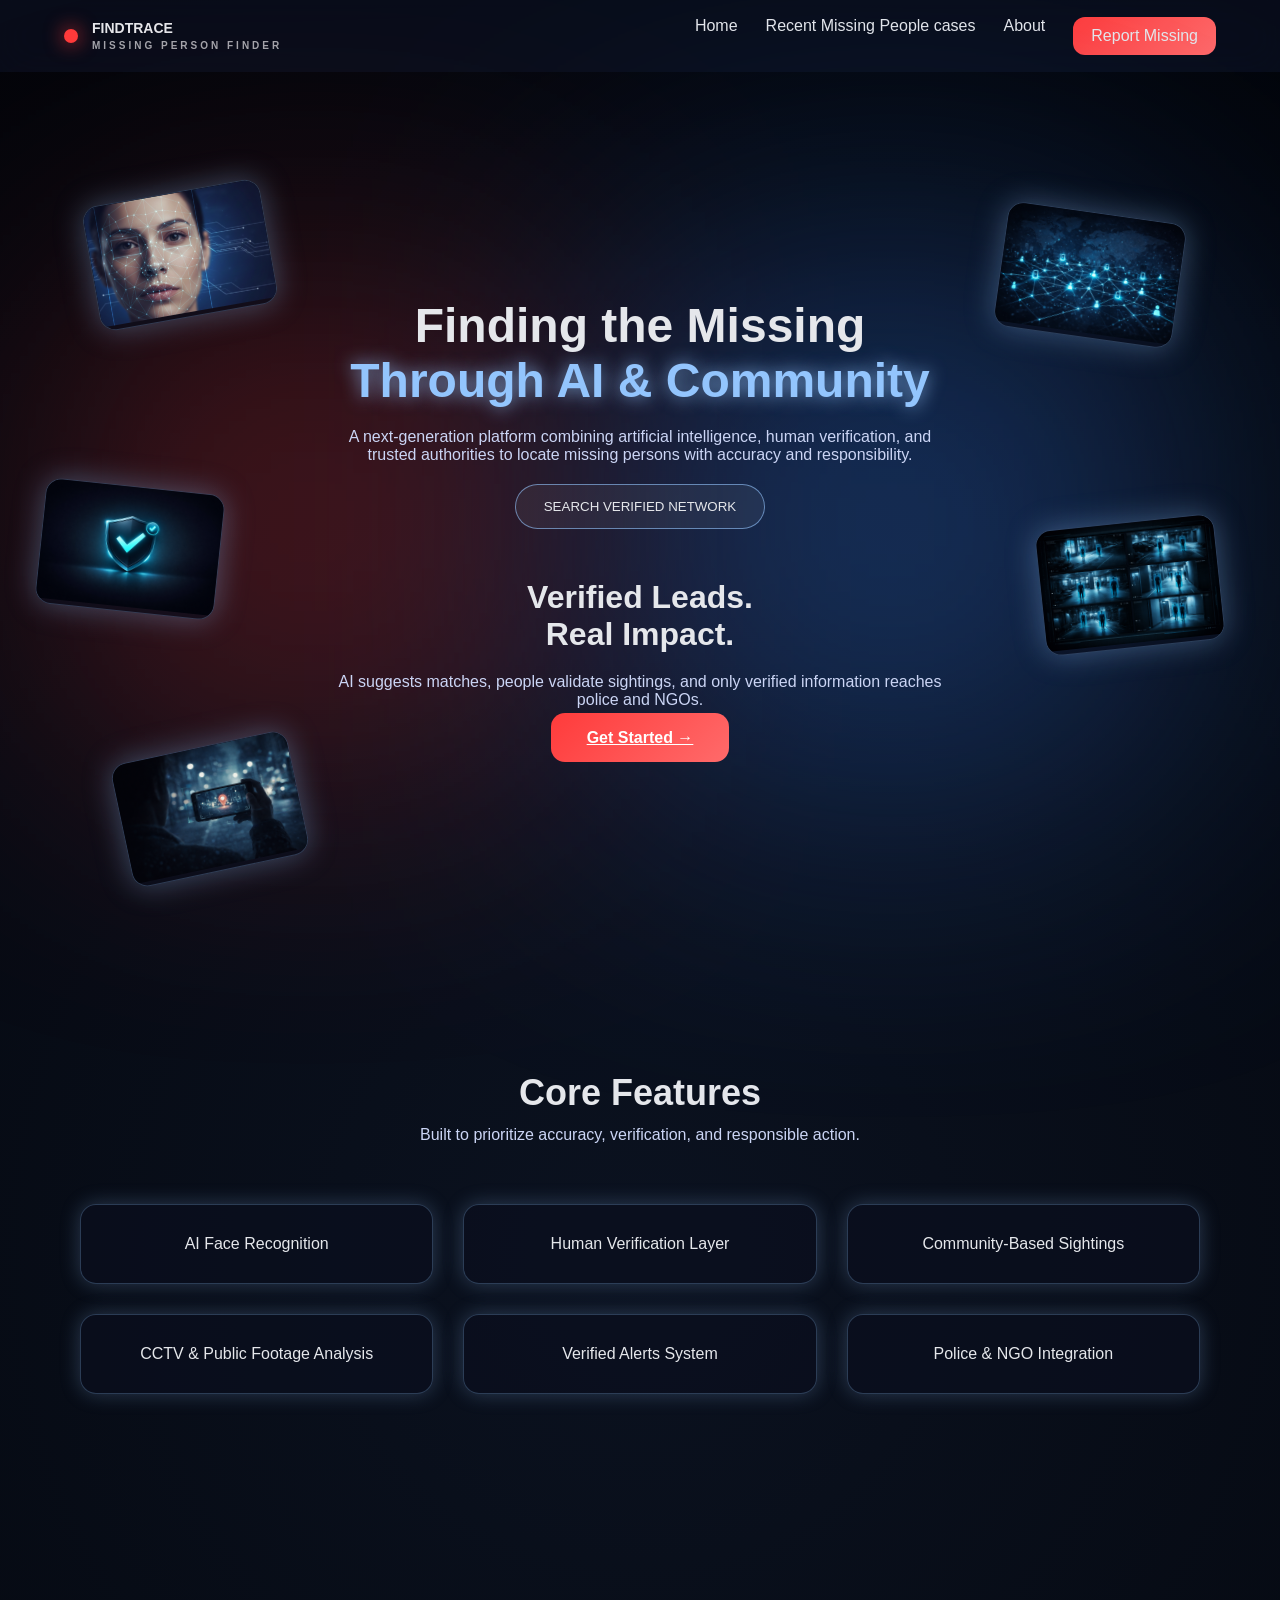
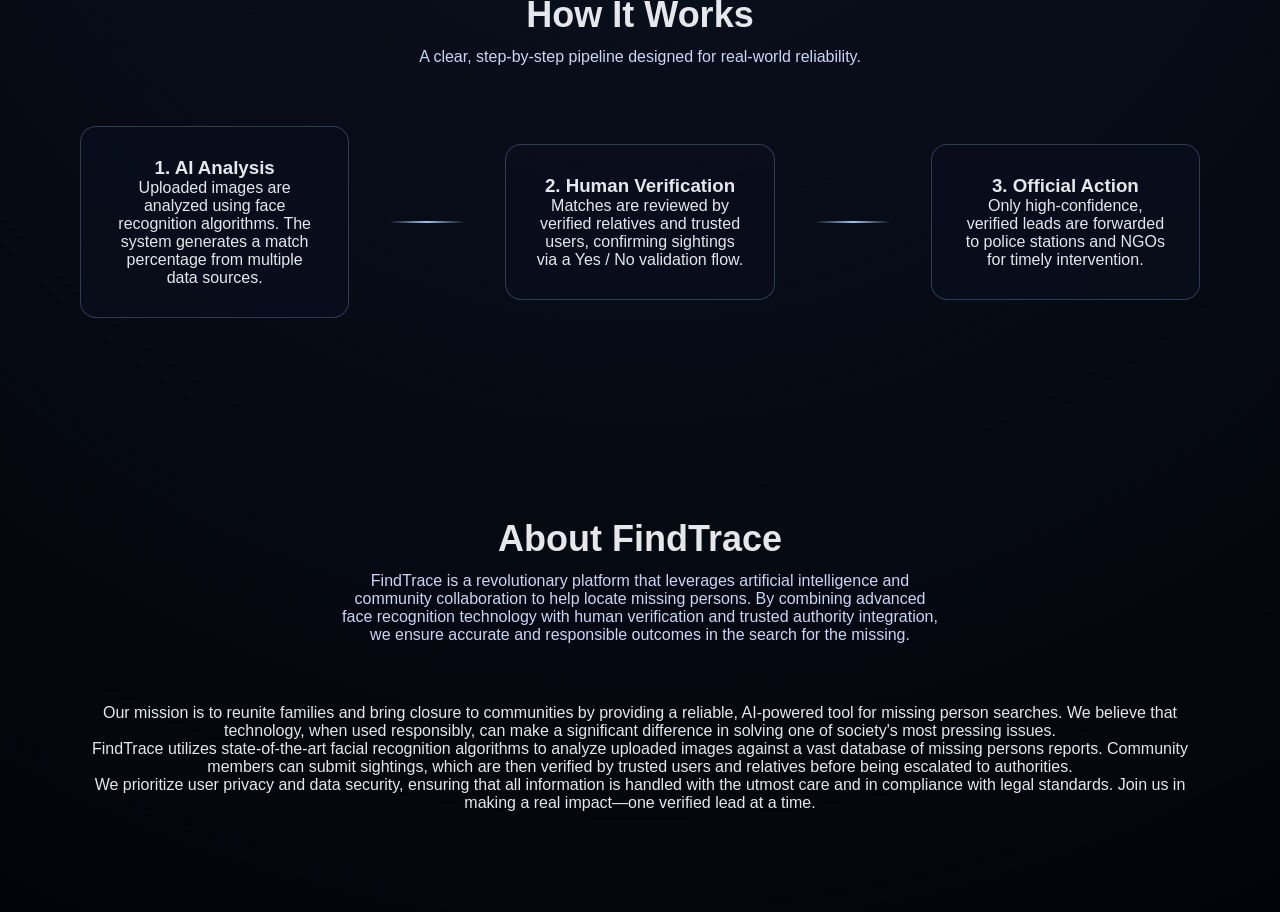
==== commit ddd0ec38: "Add About section to index.html and create about.html page with styling" ====
--- a/frontend/index.html
+++ b/frontend/index.html
@@ -141,5 +141,22 @@
 
   </section>
 
+  <!-- ================= ABOUT ================= -->
+  <section class="about">
+    <h2 class="section-title">About FindTrace</h2>
+    <p class="section-subtitle">
+      FindTrace is a revolutionary platform that leverages artificial intelligence and community collaboration to help locate missing persons. By combining advanced face recognition technology with human verification and trusted authority integration, we ensure accurate and responsible outcomes in the search for the missing.
+    </p>
+    <p>
+      Our mission is to reunite families and bring closure to communities by providing a reliable, AI-powered tool for missing person searches. We believe that technology, when used responsibly, can make a significant difference in solving one of society's most pressing issues.
+    </p>
+    <p>
+      FindTrace utilizes state-of-the-art facial recognition algorithms to analyze uploaded images against a vast database of missing persons reports. Community members can submit sightings, which are then verified by trusted users and relatives before being escalated to authorities.
+    </p>
+    <p>
+      We prioritize user privacy and data security, ensuring that all information is handled with the utmost care and in compliance with legal standards. Join us in making a real impact—one verified lead at a time.
+    </p>
+  </section>
+
 </body>
 </html>
--- a/frontend/css/landing.css
+++ b/frontend/css/landing.css
@@ -173,7 +173,7 @@
 .card-left-bottom { bottom: 100px; left: 120px; transform: rotate(-12deg); }
 
 /* SECTIONS */
-.features, .how-it-works {
+.features, .how-it-works, .about {
   padding: 100px 80px;
   text-align: center;
 }
@@ -224,3 +224,43 @@
   height: 2px;
   background: linear-gradient(to right, transparent, #93c5fd, transparent);
 }
+
+/* ABOUT PAGE */
+.about-page {
+  padding: 100px 80px;
+  text-align: center;
+  max-width: 1000px;
+  margin: 0 auto;
+}
+
+.about-page h1 {
+  font-size: 48px;
+  margin-bottom: 20px;
+}
+
+.intro {
+  font-size: 18px;
+  color: #cbd5f5;
+  margin-bottom: 60px;
+  max-width: 800px;
+  margin-left: auto;
+  margin-right: auto;
+}
+
+.about-content {
+  text-align: left;
+  display: grid;
+  gap: 40px;
+}
+
+.about-section h2 {
+  font-size: 28px;
+  margin-bottom: 15px;
+  color: #e5e7eb;
+}
+
+.about-section p {
+  color: #cbd5f5;
+  line-height: 1.6;
+  margin-bottom: 15px;
+}
